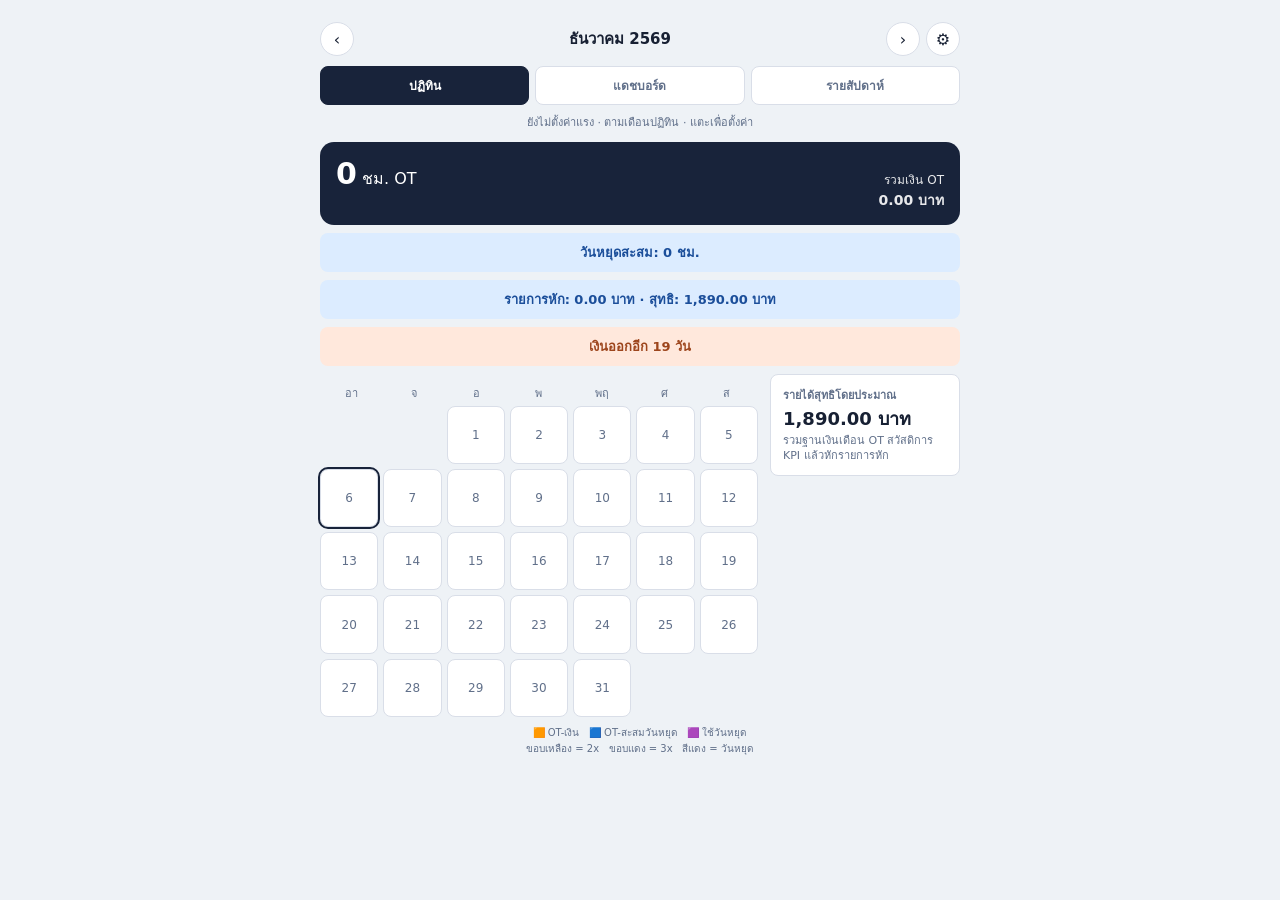
==== ot-calendar-v2.html @ 6f811fc2 "Add files via upload" ====
<!DOCTYPE html>
<html lang="th">
<head>
<meta charset="UTF-8">
<meta name="viewport" content="width=device-width,initial-scale=1">
<title>ปฏิทิน OT V2</title>
<style>
:root{
  --ink:#172033;--muted:#61708a;--line:#d9dee8;--bg:#eef2f6;--panel:#fff;
  --nav:#18233a;--orange:#d98f2b;--blue:#3b6fd1;--purple:#7a4fc7;--red:#d64b45;
  --green:#22865f;--teal:#087a89;--yellow:#f1c40f;
}
*{box-sizing:border-box}
body{margin:0;background:var(--bg);color:var(--ink);font-family:system-ui,-apple-system,BlinkMacSystemFont,"Segoe UI",sans-serif;display:flex;justify-content:center;padding:14px 8px}
button,input,select{font:inherit}
.app{width:100%;max-width:480px}
.top{display:flex;align-items:center;gap:6px;margin-bottom:10px}
.top h1{flex:1;text-align:center;font-size:15px;margin:0;min-width:0}
.icon{width:34px;height:34px;flex:0 0 34px;border-radius:50%;border:1px solid var(--line);background:var(--panel);color:var(--ink);font-size:16px;cursor:pointer;display:grid;place-items:center}
.tabs{display:grid;grid-template-columns:repeat(3,1fr);gap:6px;margin:0 0 10px}
.tabs button{border:1px solid var(--line);background:var(--panel);border-radius:8px;padding:9px 4px;font-size:12px;font-weight:800;color:var(--muted);cursor:pointer}
.tabs button.on{background:var(--nav);border-color:var(--nav);color:#fff}
.mini{font-size:11px;color:var(--muted);text-align:center;margin:0 0 10px;line-height:1.5;cursor:pointer}
.section{display:none}
.section.on{display:block}
.hero{background:var(--nav);color:#fff;border-radius:14px;padding:14px 16px;display:flex;align-items:baseline;gap:12px;margin-bottom:8px}
.hero .big{font-size:30px;font-weight:900}
.hero .side{margin-left:auto;text-align:right;font-size:12px;opacity:.9}
.hero .side b{display:block;font-size:14px}
.strip{background:#dcecff;color:#1b4e9a;border-radius:8px;padding:9px 12px;font-size:13px;text-align:center;margin-bottom:8px;font-weight:800}
.strip.warn{background:#ffe8dc;color:#9d451c}
.weekdays,.grid{display:grid;grid-template-columns:repeat(7,1fr)}
.weekdays{text-align:center;font-size:11px;color:var(--muted);margin:10px 0 4px}
.grid{gap:5px}
.cell{aspect-ratio:1;background:var(--panel);border:1px solid var(--line);border-radius:8px;cursor:pointer;display:flex;flex-direction:column;align-items:center;justify-content:center;position:relative;overflow:hidden}
.cell.empty{visibility:hidden;cursor:default}
.cell .num{font-size:12px;color:var(--muted)}
.cell.money{background:#fbe8cc;border-color:#e9c58f}
.cell.leave{background:#dcecff;border-color:#aecaf1}
.cell.use{background:#e7defa;border-color:#c8b2ef}
.cell.holiday{background:#ffe1df;border-color:#efaaa5}
.cell.today{outline:2px solid var(--nav)}
.cell .badge{font-size:9px;font-weight:900;background:var(--orange);color:#fff;border-radius:6px;padding:1px 4px;margin-top:2px;max-width:94%;white-space:nowrap}
.cell .badge.leave{background:var(--blue)}
.cell .badge.use{background:var(--purple)}
.cell .badge.m2{box-shadow:0 0 0 2px var(--yellow)}
.cell .badge.m3{box-shadow:0 0 0 2px var(--red)}
.cell .holidayMark{position:absolute;top:2px;right:3px;font-size:9px;color:var(--red);font-weight:900}
.legend{text-align:center;color:var(--muted);font-size:10px;line-height:1.6;margin:8px 0 0}
.cards{display:grid;grid-template-columns:repeat(2,minmax(0,1fr));gap:8px;margin-bottom:10px}
.card{background:var(--panel);border:1px solid var(--line);border-radius:8px;padding:11px 12px;min-height:78px}
.card.wide{grid-column:1/-1}
.card .label{font-size:11px;color:var(--muted);font-weight:800;margin-bottom:5px}
.card .value{font-size:18px;font-weight:900;line-height:1.15}
.card .sub{font-size:11px;color:var(--muted);margin-top:5px;line-height:1.35}
.weeklyNav{display:flex;align-items:center;gap:8px;margin-bottom:10px}
.weeklyNav button{width:34px;height:34px;border-radius:50%;border:1px solid var(--line);background:var(--panel);font-weight:900}
.weeklyNav div{flex:1;text-align:center;font-size:13px;font-weight:900}
.summaryList{background:var(--panel);border:1px solid var(--line);border-radius:8px;overflow:hidden;margin-bottom:10px}
.row{display:flex;gap:8px;justify-content:space-between;padding:10px 12px;border-bottom:1px solid #edf0f5;font-size:13px}
.row:last-child{border-bottom:0}
.row b{text-align:right}
.canvasWrap{background:var(--panel);border:1px solid var(--line);border-radius:8px;padding:10px;margin-bottom:10px}
.canvasWrap h3{font-size:13px;margin:0 0 8px}
canvas{width:100%;height:150px;display:block}
.overlay{position:fixed;inset:0;background:rgba(15,23,42,.48);display:none;align-items:flex-end;justify-content:center;z-index:20}
.overlay.show{display:flex}
.sheet{background:var(--panel);width:100%;max-width:480px;border-radius:16px 16px 0 0;padding:18px;max-height:90vh;overflow:auto}
.sheet h2{font-size:16px;margin:0 0 12px}
.group{margin-bottom:11px}
.group label{display:block;font-size:12px;color:var(--muted);font-weight:800;margin-bottom:4px}
.group input{width:100%;border:1px solid var(--line);border-radius:7px;padding:10px;text-align:center;background:#fff}
.choice{display:flex;gap:5px}
.choice label{flex:1;border:1px solid var(--line);border-radius:7px;text-align:center;padding:8px 4px;font-size:12px;color:var(--muted);font-weight:800}
.choice input{width:auto;margin:0 4px 0 0}
.check{display:flex;align-items:center;gap:8px;border:1px solid var(--line);border-radius:7px;padding:10px;color:var(--ink);font-weight:800}
.check input{width:auto}
.preview{text-align:center;font-weight:900;color:var(--orange);margin:8px 0 14px;min-height:22px}
.actions{display:flex;gap:8px;margin-top:8px}
.btn{flex:1;border:0;border-radius:8px;padding:11px 8px;font-size:13px;font-weight:900;cursor:pointer}
.primary{background:var(--nav);color:#fff}
.danger{background:#fbe3df;color:#b5332d}
.soft{background:#e7edf5;color:var(--ink)}
.ghost{width:100%;border:0;background:transparent;color:var(--muted);padding:9px;margin-top:5px;cursor:pointer}
.settingsGrid{display:grid;grid-template-columns:1fr 1fr;gap:10px}
.settingsGrid .group{margin-bottom:0}
.subhead{font-size:13px;font-weight:900;margin:16px 0 8px;border-top:1px solid #edf0f5;padding-top:12px}
.holidayList{margin:8px 0 0}
.holidayItem{display:grid;grid-template-columns:1fr auto auto;gap:6px;align-items:center;border:1px solid var(--line);border-radius:8px;padding:8px;margin-bottom:6px;font-size:12px}
.holidayItem span{min-width:0}
.holidayItem button{border:1px solid var(--line);background:#fff;border-radius:7px;padding:6px 8px;font-size:12px}
.hide{display:none}
@media (min-width:700px){
  body{padding:22px 12px}
  .app,.sheet{max-width:640px}
  .calendarDesk{display:grid;grid-template-columns:minmax(0,1fr) 190px;gap:12px;align-items:start}
  .desktopSide{display:block}
}
@media (max-width:380px){
  body{padding-left:6px;padding-right:6px}
  .top{gap:4px}
  .icon{width:31px;height:31px;flex-basis:31px}
  .tabs button{font-size:11px;padding:8px 2px}
  .hero .big{font-size:27px}
  .settingsGrid{grid-template-columns:1fr}
}
@media print{
  body{background:#fff;display:block;padding:0}
  .top,.tabs,.weekdays,.grid,.legend,.overlay,.mini,.noPrint{display:none!important}
  .app{max-width:none;padding:18px}
  .section{display:block!important}
  .section:not(#dashboardPage){display:none!important}
  .card,.summaryList,.canvasWrap{break-inside:avoid}
}
</style>
</head>
<body>
<main class="app">
  <div class="top">
    <button class="icon" id="prevBtn" title="ก่อนหน้า">‹</button>
    <h1 id="monthLabel"></h1>
    <button class="icon" id="nextBtn" title="ถัดไป">›</button>
    <button class="icon" id="settingsBtn" title="ตั้งค่า">⚙</button>
  </div>
  <div class="tabs noPrint">
    <button id="tabCalendar" class="on">ปฏิทิน</button>
    <button id="tabDashboard">แดชบอร์ด</button>
    <button id="tabWeekly">รายสัปดาห์</button>
  </div>
  <div id="rateInfo" class="mini"></div>

  <section id="calendarPage" class="section on">
    <div class="hero">
      <div><span id="totalHours" class="big">0</span> ชม. OT</div>
      <div class="side">รวมเงิน OT<b id="totalPay">0.00 บาท</b></div>
    </div>
    <div class="strip" id="bankBox">วันหยุดสะสม: 0 ชม.</div>
    <div class="strip" id="deductionBox">รายการหัก: 0.00 บาท · สุทธิ: 0.00 บาท</div>
    <div class="strip warn" id="paydayBox">เงินออกอีก 0 วัน</div>
    <div class="calendarDesk">
      <div>
        <div class="weekdays"><span>อา</span><span>จ</span><span>อ</span><span>พ</span><span>พฤ</span><span>ศ</span><span>ส</span></div>
        <div class="grid" id="calendarGrid"></div>
      </div>
      <div class="desktopSide hide">
        <div class="card">
          <div class="label">รายได้สุทธิโดยประมาณ</div>
          <div class="value" id="sideNet">0.00</div>
          <div class="sub">รวมฐานเงินเดือน OT สวัสดิการ KPI แล้วหักรายการหัก</div>
        </div>
      </div>
    </div>
    <div class="legend">🟧 OT-เงิน &nbsp; 🟦 OT-สะสมวันหยุด &nbsp; 🟪 ใช้วันหยุด<br>ขอบเหลือง = 2x &nbsp; ขอบแดง = 3x &nbsp; สีแดง = วันหยุด</div>
  </section>

  <section id="dashboardPage" class="section">
    <div class="cards">
      <div class="card"><div class="label">OT รอบนี้</div><div class="value" id="dashOt">0 ชม.</div><div class="sub" id="dashOtPay">0.00 บาท</div></div>
      <div class="card"><div class="label">วันหยุดสะสม</div><div class="value" id="dashBank">0 ชม.</div><div class="sub">ชั่วโมงคงเหลือ</div></div>
      <div class="card"><div class="label">KPI</div><div class="value" id="dashKpi">0%</div><div class="sub" id="dashKpiAmt">0.00 บาท</div></div>
      <div class="card"><div class="label">นับถอยหลังเงินออก</div><div class="value" id="dashPayday">0 วัน</div><div class="sub">จนถึงวันเงินออก</div></div>
      <div class="card wide"><div class="label">รายได้สุทธิโดยประมาณ</div><div class="value" id="dashNet">0.00 บาท</div><div class="sub" id="dashNetSub"></div></div>
    </div>
    <div class="canvasWrap"><h3>ชั่วโมง OT รายเดือน</h3><canvas id="hoursChart" width="600" height="220"></canvas></div>
    <div class="canvasWrap"><h3>รายได้รายเดือน</h3><canvas id="incomeChart" width="600" height="220"></canvas></div>
    <div class="actions noPrint"><button class="btn primary" id="pdfBtn">📄 ส่งออก PDF</button></div>
  </section>

  <section id="weeklyPage" class="section">
    <div class="weeklyNav">
      <button id="weekPrev">‹</button>
      <div id="weekLabel"></div>
      <button id="weekNext">›</button>
    </div>
    <div class="summaryList" id="weeklySummary"></div>
  </section>
</main>

<div class="overlay" id="entryOverlay"><div class="sheet">
  <h2 id="entryTitle"></h2>
  <div class="group"><div class="choice">
    <label><input type="radio" name="entryKind" value="ot" checked> ทำ OT</label>
    <label><input type="radio" name="entryKind" value="use"> ใช้วันหยุดสะสม</label>
  </div></div>
  <div id="otFields">
    <div class="group"><label>ชม. OT</label><input type="number" id="entryHours" step="0.1" inputmode="decimal"></div>
    <div class="group"><div class="choice">
      <label><input type="radio" name="multiplier" value="1.5" checked> 1.5x</label>
      <label><input type="radio" name="multiplier" value="2"> 2.0x</label>
      <label><input type="radio" name="multiplier" value="3"> 3.0x</label>
    </div></div>
    <div class="group"><label>รับเป็น</label><div class="choice">
      <label><input type="radio" name="payType" value="money" checked> เงิน</label>
      <label><input type="radio" name="payType" value="leave"> วันหยุด</label>
    </div></div>
  </div>
  <div id="useFields" class="hide">
    <div class="group"><label>ชม. ที่ใช้สิทธิ (มีอยู่ <span id="availableBank">0</span> ชม.)</label><input type="number" id="useHours" step="0.1" inputmode="decimal"></div>
  </div>
  <div class="preview" id="entryPreview"></div>
  <div class="actions"><button class="btn danger" id="deleteEntryBtn">ลบ</button><button class="btn primary" id="saveEntryBtn">บันทึก</button></div>
  <button class="ghost" id="closeEntryBtn">ปิด</button>
</div></div>

<div class="overlay" id="settingsOverlay"><div class="sheet">
  <h2>ตั้งค่า</h2>
  <div class="settingsGrid">
    <div class="group"><label>ค่าแรงปกติ (บาท/ชม.)</label><input type="number" id="setRate" inputmode="decimal"></div>
    <div class="group"><label>วันตัดรอบ (1-31)</label><input type="number" id="setCutoff" min="1" max="31" inputmode="numeric"></div>
    <div class="group"><label>วันเงินออก (1-31)</label><input type="number" id="setPayday" min="1" max="31" inputmode="numeric"></div>
    <div class="group"><label>ยอดวันหยุดสะสม</label><input type="number" id="setBank" step="0.1" inputmode="decimal"></div>
  </div>

  <div class="subhead">รายได้ประจำ</div>
  <div class="settingsGrid">
    <div class="group"><label>เงินเดือน</label><input type="number" id="setSalary" inputmode="decimal"></div>
    <div class="group"><label>ค่าเช่าบ้าน</label><input type="number" id="setHousing" inputmode="decimal"></div>
    <div class="group"><label>เบี้ยขยัน</label><input type="number" id="setDiligence" inputmode="decimal"></div>
    <div class="group"><label>KPI (%)</label><input type="number" id="setKpi" step="0.1" inputmode="decimal"></div>
  </div>
  <div class="group" style="margin-top:10px"><label class="check"><input type="checkbox" id="setDiligenceEnabled"> ได้เบี้ยขยัน</label></div>

  <div class="subhead">สวัสดิการ</div>
  <div class="settingsGrid">
    <div class="group"><label>ค่าเดินทาง (บาท/วัน)</label><input type="number" id="setTransport" inputmode="decimal"></div>
    <div class="group"><label>ค่าอาหาร (บาท/วัน)</label><input type="number" id="setFood" inputmode="decimal"></div>
    <div class="group"><label>ค่าอาหาร OT (บาท/วัน)</label><input type="number" id="setOtFood" inputmode="decimal"></div>
    <div class="group"><label>ค่ากะดึก (บาท/วัน)</label><input type="number" id="setNightRate" inputmode="decimal"></div>
  </div>
  <div class="group" style="margin-top:10px"><label class="check"><input type="checkbox" id="setNightEnabled"> สัปดาห์นี้เข้ากะดึก</label></div>

  <div class="subhead">การลา</div>
  <div class="settingsGrid">
    <div class="group"><label>ลาป่วย</label><input type="number" id="setSick" step="0.5" inputmode="decimal"></div>
    <div class="group"><label>ลากิจ</label><input type="number" id="setPersonal" step="0.5" inputmode="decimal"></div>
    <div class="group"><label>ขาดงาน</label><input type="number" id="setAbsent" step="0.5" inputmode="decimal"></div>
    <div class="group"><label>รางวัลอายุงาน</label><input type="number" id="setServiceAward" inputmode="decimal"></div>
  </div>

  <div class="subhead">รายการหัก</div>
  <div class="settingsGrid">
    <div class="group"><label>ประกันสังคม</label><input type="number" id="setSocial" inputmode="decimal"></div>
    <div class="group"><label>ภาษี</label><input type="number" id="setTax" inputmode="decimal"></div>
    <div class="group"><label>หักอื่นๆ</label><input type="number" id="setOther" inputmode="decimal"></div>
  </div>

  <div class="subhead">จัดการวันหยุด</div>
  <div class="settingsGrid">
    <div class="group"><label>วันที่</label><input type="date" id="holidayDate"></div>
    <div class="group"><label>ชื่อวันหยุด</label><input type="text" id="holidayName"></div>
  </div>
  <div class="actions"><button class="btn soft" id="clearHolidayBtn">ล้างฟอร์ม</button><button class="btn primary" id="saveHolidayBtn">บันทึกวันหยุด</button></div>
  <div class="holidayList" id="holidayList"></div>

  <div class="actions">
    <button class="btn primary" id="exportBtn">📤 สำรองข้อมูล</button>
    <button class="btn primary" id="importBtn">📥 กู้คืนข้อมูล</button>
  </div>
  <input type="file" id="importFile" accept="application/json,.json" class="hide">
  <div class="actions"><button class="btn primary" id="saveSettingsBtn">บันทึก</button></div>
  <button class="ghost" id="closeSettingsBtn">ปิด</button>
</div></div>

<script>
var MN=['มกราคม','กุมภาพันธ์','มีนาคม','เมษายน','พฤษภาคม','มิถุนายน','กรกฎาคม','สิงหาคม','กันยายน','ตุลาคม','พฤศจิกายน','ธันวาคม'];
var MS=['ม.ค.','ก.พ.','มี.ค.','เม.ย.','พ.ค.','มิ.ย.','ก.ค.','ส.ค.','ก.ย.','ต.ค.','พ.ย.','ธ.ค.'];
var today=new Date(), currentPeriod=periodFor(today), currentWeek=weekStart(today), activeKey=null, editingHoliday=-1;

function $(id){return document.getElementById(id)}
function num(v){return Number(v)||0}
function pad(n){return n<10?'0'+n:''+n}
function keyOf(y,m,d){return y+'-'+pad(m+1)+'-'+pad(d)}
function dateKey(dt){return keyOf(dt.getFullYear(),dt.getMonth(),dt.getDate())}
function parseDateKey(k){var p=String(k).split('-');return new Date(num(p[0]),num(p[1])-1,num(p[2]))}
function addDays(d,n){return new Date(d.getFullYear(),d.getMonth(),d.getDate()+n)}
function daysInMonth(y,m){return new Date(y,m+1,0).getDate()}
function money(v){return num(v).toLocaleString('th-TH',{minimumFractionDigits:2,maximumFractionDigits:2})+' บาท'}
function hours(v){return num(v).toLocaleString('th-TH',{maximumFractionDigits:1})}
function getLS(k){return localStorage.getItem(k)}
function setLS(k,v){localStorage.setItem(k,String(v))}
function getNum(k,fb,def){
  var v=getLS(k);
  if((v===null||v==='')&&fb)v=getLS(fb);
  if(v===null||v==='')return num(def);
  return num(v);
}
function getBool(k,def){var v=getLS(k);if(v===null)return !!def;return v==='1'||v==='true'}
function setBool(k,v){setLS(k,v?'1':'0')}
function getCal(){try{return JSON.parse(getLS('ot_cal')||'{}')||{}}catch(e){return {}}}
function setCal(d){localStorage.setItem('ot_cal',JSON.stringify(d||{}))}
function getHolidays(){try{var h=JSON.parse(getLS('holidays')||'[]');return Array.isArray(h)?h:[]}catch(e){return []}}
function setHolidays(h){localStorage.setItem('holidays',JSON.stringify((h||[]).sort(function(a,b){return String(a.date).localeCompare(String(b.date))})))}
function radVal(n){var r=document.getElementsByName(n);for(var i=0;i<r.length;i++)if(r[i].checked)return r[i].value;return null}
function setRad(n,v){var r=document.getElementsByName(n);for(var i=0;i<r.length;i++)r[i].checked=String(r[i].value)===String(v)}
function isHolidayKey(k){return getHolidays().some(function(h){return h.date===k})}
function holidayName(k){var h=getHolidays().find(function(x){return x.date===k});return h?h.name:''}

function settings(){
  return {
    rate:getNum('ot_rate',null,0),
    cutoff:getValidDay(getLS('ot_cutoff')||getLS('cutoff_day')),
    payday:getValidDay(getLS('payday'))||getValidDay(getLS('cutoff_day'))||getValidDay(getLS('ot_cutoff')),
    bankAdj:getNum('ot_bank_adj',null,0),
    salary:getNum('salary',null,0),
    housing:getNum('housing',null,0),
    diligence:getNum('diligence',null,0),
    diligenceEnabled:getBool('diligence_enabled',true),
    kpiPercent:getNum('kpi_percent',null,0),
    transport:getNum('transport_rate',null,30),
    food:getNum('food_rate',null,40),
    otFood:getNum('ot_food_rate',null,0),
    nightRate:getNum('night_shift_rate',null,0),
    nightEnabled:getBool('night_shift_enabled',false),
    sick:getNum('sick_leave',null,0),
    personal:getNum('personal_leave',null,0),
    absent:getNum('absent_days',null,0),
    social:getNum('social_security','ot_ss',0),
    tax:getNum('tax','ot_tax',0),
    other:getNum('other_deduction','ot_other',0),
    serviceAward:getNum('service_award',null,0)
  };
}
function getValidDay(v){v=parseInt(v,10);return (v>=1&&v<=31)?v:0}
function periodFor(ref){
  var s=settings(), cutoff=s.cutoff;
  if(!cutoff){return {start:new Date(ref.getFullYear(),ref.getMonth(),1),end:new Date(ref.getFullYear(),ref.getMonth()+1,0)}}
  var y=ref.getFullYear(),m=ref.getMonth(),d=ref.getDate(),ey=y,em=m;
  if(d>Math.min(cutoff,daysInMonth(y,m))){em++;if(em>11){em=0;ey++}}
  var ed=Math.min(cutoff,daysInMonth(ey,em)), end=new Date(ey,em,ed);
  var pm=em-1,py=ey;if(pm<0){pm=11;py--}
  var pd=Math.min(cutoff,daysInMonth(py,pm));
  return {start:new Date(py,pm,pd+1),end:end};
}
function periodLabel(p){return settings().cutoff?p.start.getDate()+' '+MS[p.start.getMonth()]+' - '+p.end.getDate()+' '+MS[p.end.getMonth()]+' '+(p.end.getFullYear()+543):MN[p.start.getMonth()]+' '+(p.start.getFullYear()+543)}
function weekStart(d){var x=new Date(d.getFullYear(),d.getMonth(),d.getDate());x.setDate(x.getDate()-x.getDay());return x}
function inRangeDate(dt,start,end){return dt>=start&&dt<=end}

function entryContribution(en){
  if(!en)return 0;
  if(en.kind==='ot'&&en.payType==='leave')return num(en.credit);
  if(en.kind==='use')return -num(en.hours);
  return 0;
}
function totalBank(excludeKey){
  var data=getCal(), b=settings().bankAdj;
  Object.keys(data).forEach(function(k){if(k!==excludeKey)b+=entryContribution(data[k])});
  return b;
}
function periodStats(p){
  var data=getCal(), st=settings(), th=0,tp=0,otDays=0,leaveUse=0,byDay={}, start=p.start,end=p.end;
  Object.keys(data).forEach(function(k){
    var dt=parseDateKey(k), en=data[k]; if(!inRangeDate(dt,start,end))return;
    byDay[k]=en;
    if(en.kind==='ot'){th+=num(en.hours);otDays++;if(en.payType==='money')tp+=num(en.total)}
    if(en.kind==='use')leaveUse+=num(en.hours)/8;
  });
  var autoDays=0, cur=new Date(start);
  while(cur<=end){
    var k=dateKey(cur), hasOt=byDay[k]&&byDay[k].kind==='ot';
    if(cur.getDay()!==0 && (!isHolidayKey(k)||hasOt))autoDays++;
    cur=addDays(cur,1);
  }
  var leaveDays=st.sick+st.personal+st.absent+leaveUse;
  var actual=Math.max(0,autoDays-leaveDays);
  var welfare={transport:st.transport*actual,food:st.food*actual,otFood:st.otFood*otDays,night:st.nightEnabled?st.nightRate*actual:0};
  welfare.total=welfare.transport+welfare.food+welfare.otFood+welfare.night;
  var kpi=st.salary*(st.kpiPercent/100);
  var diligence=st.diligenceEnabled?st.diligence:0;
  var base=st.salary+st.housing+diligence+kpi;
  var deductions={social:st.social,tax:st.tax,other:st.other,total:st.social+st.tax+st.other};
  var gross=base+tp+welfare.total;
  return {otHours:th,otPay:tp,otDays:otDays,autoDays:autoDays,leaveDays:leaveDays,actualDays:actual,welfare:welfare,kpi:kpi,diligence:diligence,base:base,gross:gross,deductions:deductions,net:gross-deductions.total};
}
function paydayCountdown(){
  var day=settings().payday||25, now=new Date(today.getFullYear(),today.getMonth(),today.getDate());
  var target=new Date(now.getFullYear(),now.getMonth(),Math.min(day,daysInMonth(now.getFullYear(),now.getMonth())));
  if(target<now){var nm=now.getMonth()+1,ny=now.getFullYear();if(nm>11){nm=0;ny++}target=new Date(ny,nm,Math.min(day,daysInMonth(ny,nm)))}
  return Math.ceil((target-now)/86400000);
}
function monthStats(y,m){
  return periodStats({start:new Date(y,m,1),end:new Date(y,m+1,0)});
}

function showPage(name){
  ['calendar','dashboard','weekly'].forEach(function(p){
    $(p+'Page').classList.toggle('on',p===name);
    $('tab'+p.charAt(0).toUpperCase()+p.slice(1)).classList.toggle('on',p===name);
  });
  renderAll();
}
function renderInfo(){
  var st=settings(), rate=st.rate?('ค่าแรง '+st.rate.toLocaleString('th-TH')+' บาท/ชม.'):'ยังไม่ตั้งค่าแรง';
  var cutoff=st.cutoff?('ตัดรอบวันที่ '+st.cutoff):'ตามเดือนปฏิทิน';
  $('rateInfo').innerText=rate+' · '+cutoff+' · แตะเพื่อตั้งค่า';
}
function renderCalendar(){
  $('monthLabel').innerText=periodLabel(currentPeriod);
  var data=getCal(), grid=$('calendarGrid'); grid.innerHTML='';
  for(var i=0;i<currentPeriod.start.getDay();i++){var blank=document.createElement('div');blank.className='cell empty';grid.appendChild(blank)}
  var cur=new Date(currentPeriod.start), st=periodStats(currentPeriod);
  while(cur<=currentPeriod.end){
    var k=dateKey(cur), en=data[k], cls='', badge='', hname=holidayName(k);
    if(hname)cls+=' holiday';
    if(en&&en.kind==='ot'){
      cls+=' '+(en.payType==='leave'?'leave':'money');
      var multCls=num(en.multiplier)===2?' m2':(num(en.multiplier)===3?' m3':'');
      badge='<span class="badge '+(en.payType==='leave'?'leave ':'')+multCls+'">'+hours(en.hours)+'ชม.</span>';
    }else if(en&&en.kind==='use'){
      cls+=' use'; badge='<span class="badge use">ใช้ '+hours(en.hours)+'h</span>';
    }
    var cell=document.createElement('div');
    cell.className='cell'+cls+(k===dateKey(today)?' today':'');
    cell.title=hname||'';
    cell.innerHTML=(hname?'<span class="holidayMark">หยุด</span>':'')+'<span class="num">'+cur.getDate()+'</span>'+badge;
    cell.onclick=(function(key){return function(){openEntry(key)}})(k);
    grid.appendChild(cell);
    cur=addDays(cur,1);
  }
  $('totalHours').innerText=hours(st.otHours);
  $('totalPay').innerText=money(st.otPay);
  $('bankBox').innerText='วันหยุดสะสม: '+hours(totalBank())+' ชม.';
  $('deductionBox').innerText='รายการหัก: '+money(st.deductions.total)+' · สุทธิ: '+money(st.net);
  $('paydayBox').innerText='เงินออกอีก '+paydayCountdown()+' วัน';
  $('sideNet').innerText=money(st.net);
}
function renderDashboard(){
  var st=periodStats(currentPeriod), s=settings();
  $('dashOt').innerText=hours(st.otHours)+' ชม.';
  $('dashOtPay').innerText=money(st.otPay);
  $('dashBank').innerText=hours(totalBank())+' ชม.';
  $('dashKpi').innerText=hours(s.kpiPercent)+'%';
  $('dashKpiAmt').innerText=money(st.kpi);
  $('dashPayday').innerText=paydayCountdown()+' วัน';
  $('dashNet').innerText=money(st.net);
  $('dashNetSub').innerText='รายได้ประจำ '+money(st.base)+' + OT '+money(st.otPay)+' + สวัสดิการ '+money(st.welfare.total)+' - รายการหัก '+money(st.deductions.total);
  drawCharts();
}
function renderWeekly(){
  var end=addDays(currentWeek,6);
  $('weekLabel').innerText=currentWeek.getDate()+' '+MS[currentWeek.getMonth()]+' - '+end.getDate()+' '+MS[end.getMonth()]+' '+(end.getFullYear()+543);
  var st=periodStats({start:currentWeek,end:end});
  var rows=[
    ['วันทำงานจริง',hours(st.actualDays)+' วัน'],
    ['วันลา/ใช้สิทธิ',hours(st.leaveDays)+' วัน'],
    ['วันที่ทำ OT',st.otDays+' วัน'],
    ['ชั่วโมง OT',hours(st.otHours)+' ชม.'],
    ['รายได้ OT',money(st.otPay)],
    ['ค่าเดินทาง',money(st.welfare.transport)],
    ['ค่าอาหาร',money(st.welfare.food)],
    ['ค่าอาหาร OT',money(st.welfare.otFood)],
    ['ค่ากะดึก',money(st.welfare.night)],
    ['KPI',money(st.kpi)],
    ['เบี้ยขยัน',money(st.diligence)],
    ['ประกันสังคม',money(st.deductions.social)],
    ['ภาษี',money(st.deductions.tax)],
    ['หักอื่นๆ',money(st.deductions.other)],
    ['รายได้สุทธิ',money(st.net)]
  ];
  $('weeklySummary').innerHTML=rows.map(function(r){return '<div class="row"><span>'+r[0]+'</span><b>'+r[1]+'</b></div>'}).join('');
}
function renderHolidayList(){
  var h=getHolidays(), box=$('holidayList');
  box.innerHTML=h.length?h.map(function(x,i){
    return '<div class="holidayItem"><span><b>'+x.date+'</b><br>'+escapeHtml(x.name)+'</span><button data-edit="'+i+'">แก้ไข</button><button data-del="'+i+'">ลบ</button></div>';
  }).join(''):'<div class="mini">ยังไม่มีวันหยุด</div>';
  Array.prototype.forEach.call(box.querySelectorAll('[data-edit]'),function(b){b.onclick=function(){editHoliday(num(b.getAttribute('data-edit')))}});
  Array.prototype.forEach.call(box.querySelectorAll('[data-del]'),function(b){b.onclick=function(){deleteHoliday(num(b.getAttribute('data-del')))}});
}
function renderAll(){renderInfo();renderCalendar();renderDashboard();renderWeekly();renderHolidayList();refreshHistory()}

function drawCharts(){
  var labels=[],hVals=[],iVals=[],base=new Date(currentPeriod.start.getFullYear(),currentPeriod.start.getMonth(),1);
  for(var i=5;i>=0;i--){var d=new Date(base.getFullYear(),base.getMonth()-i,1), st=monthStats(d.getFullYear(),d.getMonth());labels.push(MS[d.getMonth()]);hVals.push(st.otHours);iVals.push(st.net)}
  drawBar($('hoursChart'),labels,hVals,varColor('--blue'),false);
  drawBar($('incomeChart'),labels,iVals,varColor('--green'),true);
}
function varColor(name){return getComputedStyle(document.documentElement).getPropertyValue(name).trim()}
function drawBar(canvas,labels,values,color,isMoney){
  var ctx=canvas.getContext('2d'),w=canvas.width,h=canvas.height;ctx.clearRect(0,0,w,h);
  ctx.fillStyle='#ffffff';ctx.fillRect(0,0,w,h);
  var max=Math.max.apply(null,values.concat([1])),pad=34,bw=(w-pad*2)/values.length*.58,gap=(w-pad*2)/values.length;
  ctx.strokeStyle='#d9dee8';ctx.beginPath();ctx.moveTo(pad,14);ctx.lineTo(pad,h-pad);ctx.lineTo(w-12,h-pad);ctx.stroke();
  ctx.font='22px sans-serif';ctx.textAlign='center';
  values.forEach(function(v,i){
    var x=pad+i*gap+gap/2, bh=(h-pad-20)*(v/max);
    ctx.fillStyle=color;ctx.fillRect(x-bw/2,h-pad-bh,bw,bh);
    ctx.fillStyle='#61708a';ctx.fillText(labels[i],x,h-8);
    ctx.fillText(isMoney?Math.round(v/1000)+'พัน':String(Math.round(v*10)/10),x,h-pad-bh-7);
  });
}

function openEntry(k){
  activeKey=k;
  if(settings().rate<=0){alert('กรุณาตั้งค่าแรงก่อนในเมนูตั้งค่า');openSettings();return}
  var d=parseDateKey(k), W=['อาทิตย์','จันทร์','อังคาร','พุธ','พฤหัสบดี','ศุกร์','เสาร์'];
  $('entryTitle').innerText='วัน'+W[d.getDay()]+' ที่ '+d.getDate()+' '+MN[d.getMonth()]+' '+(d.getFullYear()+543)+(holidayName(k)?' · '+holidayName(k):'');
  var en=getCal()[k], kind=en?en.kind:'ot';
  setRad('entryKind',kind);toggleEntryFields();
  if(en&&en.kind==='ot'){
    $('entryHours').value=en.hours;setRad('multiplier',num(en.multiplier));setRad('payType',en.payType||'money');
  }else{
    $('entryHours').value='';setRad('multiplier',isHolidayKey(k)?3:1.5);setRad('payType','money');
  }
  $('useHours').value=(en&&en.kind==='use')?en.hours:'';
  $('availableBank').innerText=hours(totalBank(k));
  $('deleteEntryBtn').style.display=en?'block':'none';
  previewEntry();
  $('entryOverlay').classList.add('show');
}
function closeEntry(){$('entryOverlay').classList.remove('show');activeKey=null}
function toggleEntryFields(){
  var isOt=radVal('entryKind')==='ot';
  $('otFields').classList.toggle('hide',!isOt);
  $('useFields').classList.toggle('hide',isOt);
}
function previewEntry(){
  if(radVal('entryKind')==='ot'){
    var h=num($('entryHours').value), m=num(radVal('multiplier')), pt=radVal('payType');
    $('entryPreview').innerText=pt==='money'?'= '+money(settings().rate*h*m):'= '+hours(h*m)+' ชม. สะสม';
  }else{
    $('entryPreview').innerText='ใช้ '+hours($('useHours').value)+' ชม.';
  }
}
function saveEntry(){
  var data=getCal(), old=data[activeKey], kind=radVal('entryKind');
  if(kind==='ot'){
    var h=num($('entryHours').value), m=num(radVal('multiplier')), pt=radVal('payType');
    if(h<=0){alert('กรอกจำนวนชั่วโมงให้ถูกต้อง');return}
    data[activeKey]=pt==='money'?{kind:'ot',payType:'money',rate:settings().rate,hours:h,multiplier:m,total:settings().rate*h*m}:{kind:'ot',payType:'leave',hours:h,multiplier:m,credit:h*m};
  }else{
    var uh=num($('useHours').value), avail=totalBank(activeKey);
    if(uh<=0){alert('กรอกจำนวนชั่วโมงให้ถูกต้อง');return}
    if(uh>avail){alert('วันหยุดสะสมไม่พอ (มีอยู่ '+hours(avail)+' ชม.)');return}
    data[activeKey]={kind:'use',hours:uh};
  }
  setCal(data);closeEntry();renderAll();
}
function deleteEntry(){
  if(!confirm('ลบข้อมูลวันนี้?'))return;
  var data=getCal();delete data[activeKey];setCal(data);closeEntry();renderAll();
}

function openSettings(){
  var st=settings();
  $('setRate').value=st.rate||'';$('setCutoff').value=st.cutoff||'';$('setPayday').value=st.payday||'';$('setBank').value=hours(totalBank());
  $('setSalary').value=st.salary||'';$('setHousing').value=st.housing||'';$('setDiligence').value=st.diligence||'';$('setKpi').value=st.kpiPercent||'';
  $('setDiligenceEnabled').checked=st.diligenceEnabled;
  $('setTransport').value=st.transport;$('setFood').value=st.food;$('setOtFood').value=st.otFood||'';$('setNightRate').value=st.nightRate||'';
  $('setNightEnabled').checked=st.nightEnabled;
  $('setSick').value=st.sick||'';$('setPersonal').value=st.personal||'';$('setAbsent').value=st.absent||'';$('setServiceAward').value=st.serviceAward||'';
  $('setSocial').value=st.social||'';$('setTax').value=st.tax||'';$('setOther').value=st.other||'';
  clearHolidayForm();renderHolidayList();$('settingsOverlay').classList.add('show');
}
function closeSettings(){$('settingsOverlay').classList.remove('show')}
function saveSettings(){
  var entriesSum=totalBank()-settings().bankAdj, bankInput=num($('setBank').value);
  setLS('ot_rate',num($('setRate').value));
  var cutoff=getValidDay($('setCutoff').value); if(cutoff){setLS('ot_cutoff',cutoff);setLS('cutoff_day',cutoff)}else{localStorage.removeItem('ot_cutoff');localStorage.removeItem('cutoff_day')}
  var payday=getValidDay($('setPayday').value); if(payday)setLS('payday',payday);else localStorage.removeItem('payday');
  setLS('ot_bank_adj',bankInput-entriesSum);
  setLS('salary',num($('setSalary').value));setLS('housing',num($('setHousing').value));setLS('diligence',num($('setDiligence').value));setBool('diligence_enabled',$('setDiligenceEnabled').checked);
  setLS('kpi_percent',num($('setKpi').value));
  setLS('transport_rate',num($('setTransport').value));setLS('food_rate',num($('setFood').value));setLS('ot_food_rate',num($('setOtFood').value));setLS('night_shift_rate',num($('setNightRate').value));setBool('night_shift_enabled',$('setNightEnabled').checked);
  setLS('sick_leave',num($('setSick').value));setLS('personal_leave',num($('setPersonal').value));setLS('absent_days',num($('setAbsent').value));setLS('service_award',num($('setServiceAward').value));
  setLS('social_security',num($('setSocial').value));setLS('tax',num($('setTax').value));setLS('other_deduction',num($('setOther').value));
  setLS('ot_ss',num($('setSocial').value));setLS('ot_tax',num($('setTax').value));setLS('ot_other',num($('setOther').value));
  closeSettings();currentPeriod=periodFor(today);renderAll();
}
function clearHolidayForm(){editingHoliday=-1;$('holidayDate').value='';$('holidayName').value=''}
function editHoliday(i){var h=getHolidays()[i];if(!h)return;editingHoliday=i;$('holidayDate').value=h.date;$('holidayName').value=h.name}
function saveHoliday(){
  var date=$('holidayDate').value, name=$('holidayName').value.trim();
  if(!/^\d{4}-\d{2}-\d{2}$/.test(date)||!name){alert('กรอกวันและชื่อวันหยุดให้ครบ');return}
  var h=getHolidays();
  if(editingHoliday>=0)h[editingHoliday]={date:date,name:name};else{
    if(h.some(function(x){return x.date===date})){alert('มีวันหยุดวันนี้แล้ว');return}
    h.push({date:date,name:name});
  }
  setHolidays(h);clearHolidayForm();renderHolidayList();renderAll();
}
function deleteHoliday(i){
  if(!confirm('ลบวันหยุดนี้?'))return;
  var h=getHolidays();h.splice(i,1);setHolidays(h);clearHolidayForm();renderAll();
}
function escapeHtml(s){return String(s).replace(/[&<>"']/g,function(c){return {'&':'&amp;','<':'&lt;','>':'&gt;','"':'&quot;',"'":'&#39;'}[c]})}

function exportData(){
  var keys=['ot_cal','ot_rate','ot_cutoff','ot_bank_adj','salary','housing','diligence','diligence_enabled','kpi_percent','transport_rate','food_rate','ot_food_rate','night_shift_rate','night_shift_enabled','sick_leave','personal_leave','absent_days','holidays','social_security','tax','other_deduction','payday','cutoff_day','service_award'];
  var payload={version:2,exported_at:new Date().toISOString(),data:{}};
  keys.forEach(function(k){payload.data[k]=getLS(k)});
  var blob=new Blob([JSON.stringify(payload,null,2)],{type:'application/json'}),url=URL.createObjectURL(blob),a=document.createElement('a');
  a.href=url;a.download='ot-calendar-v2-'+dateKey(today)+'.json';document.body.appendChild(a);a.click();document.body.removeChild(a);URL.revokeObjectURL(url);
}
function validateCal(cal){
  if(!cal||typeof cal!=='object'||Array.isArray(cal))return 'ot_cal ต้องเป็น object';
  for(var k in cal){
    if(!/^\d{4}-\d{2}-\d{2}$/.test(k))return 'พบวันที่ไม่ถูกต้อง: '+k;
    var e=cal[k]; if(!e||typeof e!=='object')return 'ข้อมูลวันที่ '+k+' ไม่ถูกต้อง';
    if(e.kind==='ot'){
      if(num(e.hours)<=0)return 'ชั่วโมง OT ของ '+k+' ไม่ถูกต้อง';
      if(['money','leave'].indexOf(e.payType)<0)return 'ประเภท OT ของ '+k+' ไม่ถูกต้อง';
      if([1.5,2,3].indexOf(num(e.multiplier))<0)return 'เรท OT ของ '+k+' ไม่ถูกต้อง';
    }else if(e.kind==='use'){
      if(num(e.hours)<=0)return 'ชั่วโมงใช้วันหยุดของ '+k+' ไม่ถูกต้อง';
    }else return 'kind ของ '+k+' ไม่ถูกต้อง';
  }
  return '';
}
function validateHolidays(h){
  if(!Array.isArray(h))return 'holidays ต้องเป็น array';
  for(var i=0;i<h.length;i++){
    if(!h[i]||!/^\d{4}-\d{2}-\d{2}$/.test(String(h[i].date))||!String(h[i].name||'').trim())return 'ข้อมูลวันหยุดลำดับ '+(i+1)+' ไม่ถูกต้อง';
  }
  return '';
}
function importFile(ev){
  var f=ev.target.files[0]; if(!f)return;
  var reader=new FileReader();
  reader.onload=function(e){
    try{
      var obj=JSON.parse(e.target.result), incoming={}, cal=null, hol=null;
      if(obj&&obj.version===2&&obj.data){
        incoming=obj.data;
        var required=['ot_cal','ot_rate','ot_cutoff','ot_bank_adj','salary','housing','diligence','kpi_percent','transport_rate','food_rate','ot_food_rate','night_shift_rate','night_shift_enabled','sick_leave','personal_leave','absent_days','holidays','social_security','tax','other_deduction','payday','cutoff_day','service_award'];
        var missing=required.filter(function(k){return !(k in incoming)});
        if(missing.length)throw new Error('ข้อมูลขาดฟิลด์: '+missing.join(', '));
        cal=JSON.parse(incoming.ot_cal||'{}');hol=JSON.parse(incoming.holidays||'[]');
      }
      else if(obj&&obj.cal){cal=obj.cal;incoming={ot_rate:obj.rate,ot_cutoff:obj.cutoff,ot_bank_adj:obj.bankAdj};hol=[]}
      else if(obj&&obj.ot_cal){incoming=obj;cal=obj.ot_cal;hol=obj.holidays||[]}
      else throw new Error('ไม่พบโครงสร้างข้อมูลที่รองรับ');
      var err=validateCal(cal)||validateHolidays(hol); if(err){alert('ไฟล์ไม่ถูกต้อง: '+err);return}
      if(!confirm('นำเข้าข้อมูลจะแทนที่ข้อมูลปัจจุบันทั้งหมด ดำเนินการต่อ?'))return;
      setCal(cal); setHolidays(hol);
      Object.keys(incoming).forEach(function(k){
        if(k==='ot_cal'||k==='holidays'||typeof incoming[k]==='undefined'||incoming[k]===null)return;
        if(['ot_rate','ot_cutoff','ot_bank_adj','salary','housing','diligence','diligence_enabled','kpi_percent','transport_rate','food_rate','ot_food_rate','night_shift_rate','night_shift_enabled','sick_leave','personal_leave','absent_days','social_security','tax','other_deduction','payday','cutoff_day','service_award'].indexOf(k)>=0)setLS(k,incoming[k]);
      });
      if(incoming.social_security!==undefined)setLS('ot_ss',incoming.social_security);
      if(incoming.tax!==undefined)setLS('ot_tax',incoming.tax);
      if(incoming.other_deduction!==undefined)setLS('ot_other',incoming.other_deduction);
      alert('กู้คืนข้อมูลเรียบร้อย');closeSettings();currentPeriod=periodFor(today);renderAll();
    }catch(err){alert('ไฟล์ไม่ถูกต้อง: '+err.message)}
  };
  reader.readAsText(f); ev.target.value='';
}
function refreshHistory(){
  var data=getCal(), months={}, weeks={};
  Object.keys(data).forEach(function(k){
    var d=parseDateKey(k), mk=d.getFullYear()+'-'+pad(d.getMonth()+1), wk=dateKey(weekStart(d));
    months[mk]=monthStats(d.getFullYear(),d.getMonth());
    weeks[wk]=periodStats({start:weekStart(d),end:addDays(weekStart(d),6)});
  });
  localStorage.setItem('monthly_history',JSON.stringify(months));
  localStorage.setItem('weekly_history',JSON.stringify(weeks));
}
function wireInputEvents(root,fn){
  Array.prototype.forEach.call(root.querySelectorAll('input'),function(el){el.addEventListener('input',fn);el.addEventListener('change',fn)});
}

$('prevBtn').onclick=function(){currentPeriod=periodFor(addDays(currentPeriod.start,-1));renderAll()};
$('nextBtn').onclick=function(){currentPeriod=periodFor(addDays(currentPeriod.end,1));renderAll()};
$('settingsBtn').onclick=openSettings;$('rateInfo').onclick=openSettings;
$('tabCalendar').onclick=function(){showPage('calendar')};$('tabDashboard').onclick=function(){showPage('dashboard')};$('tabWeekly').onclick=function(){showPage('weekly')};
$('weekPrev').onclick=function(){currentWeek=addDays(currentWeek,-7);renderAll()};$('weekNext').onclick=function(){currentWeek=addDays(currentWeek,7);renderAll()};
$('closeEntryBtn').onclick=closeEntry;$('saveEntryBtn').onclick=saveEntry;$('deleteEntryBtn').onclick=deleteEntry;$('entryOverlay').onclick=function(e){if(e.target===this)closeEntry()};
$('closeSettingsBtn').onclick=closeSettings;$('saveSettingsBtn').onclick=saveSettings;$('settingsOverlay').onclick=function(e){if(e.target===this)closeSettings()};
$('saveHolidayBtn').onclick=saveHoliday;$('clearHolidayBtn').onclick=clearHolidayForm;$('exportBtn').onclick=exportData;$('importBtn').onclick=function(){$('importFile').click()};$('importFile').onchange=importFile;$('pdfBtn').onclick=function(){window.print()};
Array.prototype.forEach.call(document.getElementsByName('entryKind'),function(el){el.onchange=function(){toggleEntryFields();previewEntry()}});
wireInputEvents($('entryOverlay'),previewEntry);
wireInputEvents($('settingsOverlay'),function(){renderDashboard()});
renderAll();
</script>
</body>
</html>
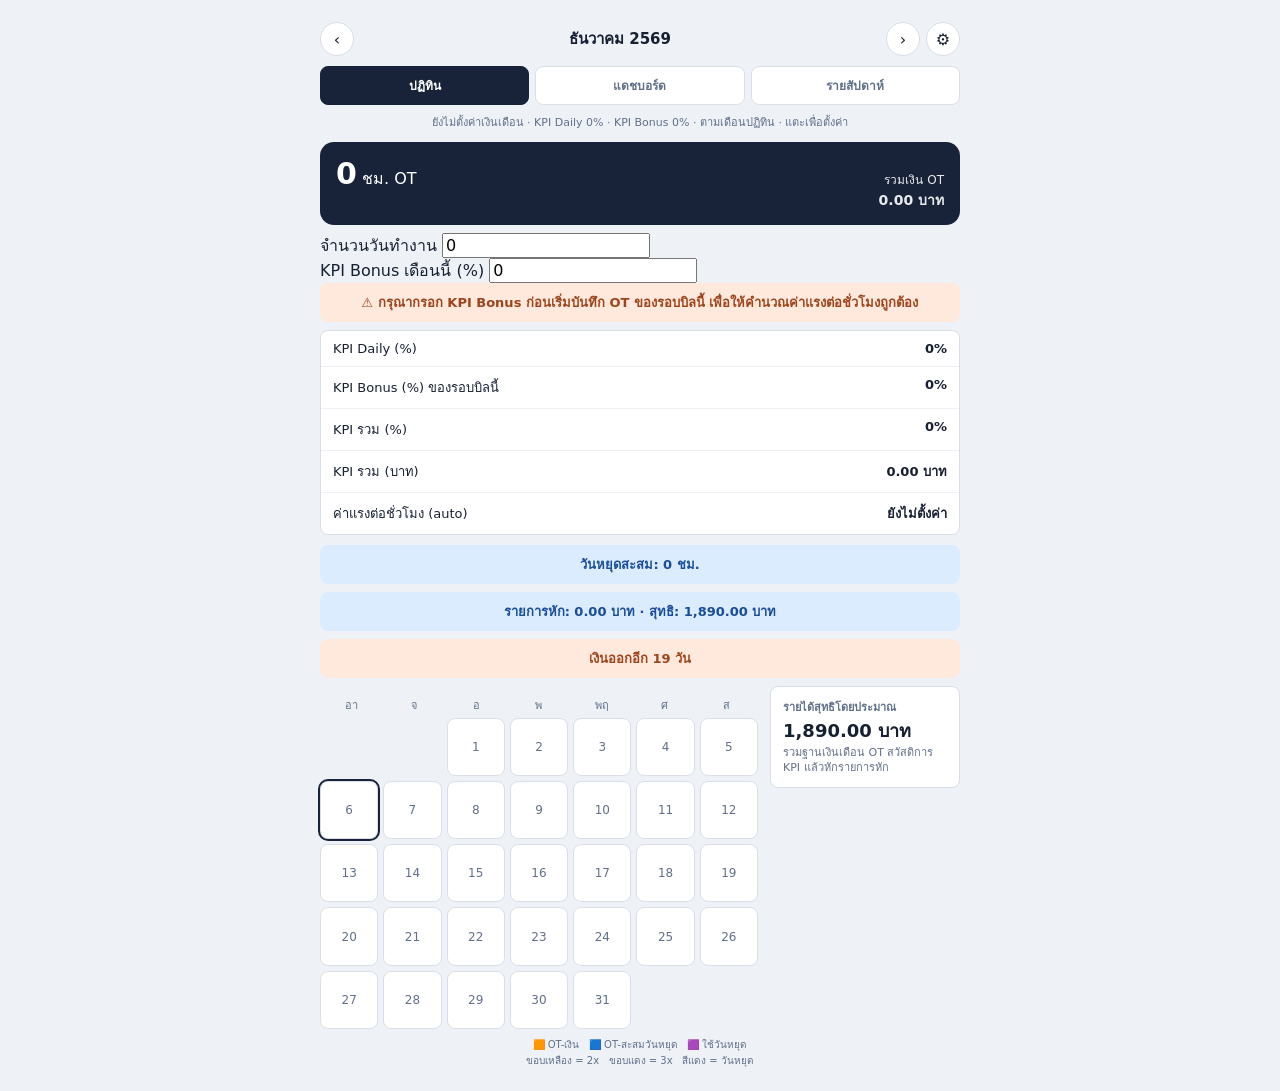
==== commit 5dab0a49: "Deploy ot calendar" ====
--- a/ot-calendar-v2.html
+++ b/ot-calendar-v2.html
@@ -134,6 +134,18 @@
       <div><span id="totalHours" class="big">0</span> ชม. OT</div>
       <div class="side">รวมเงิน OT<b id="totalPay">0.00 บาท</b></div>
     </div>
+    <div class="periodControls noPrint">
+      <div class="periodCard">
+        <label for="sumWorkDays">จำนวนวันทำงาน</label>
+        <input type="number" id="sumWorkDays" step="1" min="0" inputmode="numeric" placeholder="0">
+      </div>
+      <div class="periodCard">
+        <label for="kpiBonusPct">KPI Bonus เดือนนี้ (%)</label>
+        <input type="number" id="kpiBonusPct" step="0.1" inputmode="decimal" placeholder="0">
+      </div>
+    </div>
+    <div class="strip warn hide" id="kpiNotice"></div>
+    <div class="summaryList kpiSummary" id="kpiSummary"></div>
     <div class="strip" id="bankBox">วันหยุดสะสม: 0 ชม.</div>
     <div class="strip" id="deductionBox">รายการหัก: 0.00 บาท · สุทธิ: 0.00 บาท</div>
     <div class="strip warn" id="paydayBox">เงินออกอีก 0 วัน</div>
@@ -205,7 +217,7 @@
 <div class="overlay" id="settingsOverlay"><div class="sheet">
   <h2>ตั้งค่า</h2>
   <div class="settingsGrid">
-    <div class="group"><label>ค่าแรงปกติ (บาท/ชม.)</label><input type="number" id="setRate" inputmode="decimal"></div>
+    <div class="group"><label>เงินเดือน (บาท/เดือน)</label><input type="number" id="setSalary" inputmode="decimal"></div>
     <div class="group"><label>วันตัดรอบ (1-31)</label><input type="number" id="setCutoff" min="1" max="31" inputmode="numeric"></div>
     <div class="group"><label>วันเงินออก (1-31)</label><input type="number" id="setPayday" min="1" max="31" inputmode="numeric"></div>
     <div class="group"><label>ยอดวันหยุดสะสม</label><input type="number" id="setBank" step="0.1" inputmode="decimal"></div>
@@ -213,10 +225,9 @@
 
   <div class="subhead">รายได้ประจำ</div>
   <div class="settingsGrid">
-    <div class="group"><label>เงินเดือน</label><input type="number" id="setSalary" inputmode="decimal"></div>
     <div class="group"><label>ค่าเช่าบ้าน</label><input type="number" id="setHousing" inputmode="decimal"></div>
     <div class="group"><label>เบี้ยขยัน</label><input type="number" id="setDiligence" inputmode="decimal"></div>
-    <div class="group"><label>KPI (%)</label><input type="number" id="setKpi" step="0.1" inputmode="decimal"></div>
+    <div class="group"><label>KPI Daily (%)</label><input type="number" id="setKpi" step="0.1" inputmode="decimal"></div>
   </div>
   <div class="group" style="margin-top:10px"><label class="check"><input type="checkbox" id="setDiligenceEnabled"> ได้เบี้ยขยัน</label></div>
 
@@ -267,7 +278,7 @@
 var today=new Date(), currentPeriod=periodFor(today), currentWeek=weekStart(today), activeKey=null, editingHoliday=-1;
 
 function $(id){return document.getElementById(id)}
-function num(v){return Number(v)||0}
+function num(v){var n=Number(v);return (isNaN(n)||!isFinite(n))?0:n}
 function pad(n){return n<10?'0'+n:''+n}
 function keyOf(y,m,d){return y+'-'+pad(m+1)+'-'+pad(d)}
 function dateKey(dt){return keyOf(dt.getFullYear(),dt.getMonth(),dt.getDate())}
@@ -286,6 +297,12 @@
 }
 function getBool(k,def){var v=getLS(k);if(v===null)return !!def;return v==='1'||v==='true'}
 function setBool(k,v){setLS(k,v?'1':'0')}
+function currentPeriodLabel(){return periodLabel(currentPeriod)}
+function getWorkDays(label){var k='workdays_'+encodeURIComponent(String(label||''));var v=getLS(k);if(v===null||v==='')return 0;return num(v)}
+function saveWorkDays(label,val){var k='workdays_'+encodeURIComponent(String(label||''));setLS(k,num(val))}
+function getKpiBonusPct(label){var k='kpi_bonus_'+encodeURIComponent(String(label||''));var v=getLS(k);if(v===null||v==='')return 0;return num(v)}
+function saveKpiBonusPct(label,val){var k='kpi_bonus_'+encodeURIComponent(String(label||''));setLS(k,num(val))}
+function getLegacyRateWarning(){return getLS('ot_rate')!==null && getLS('ot_salary')===null && getLS('salary')===null}
 function getCal(){try{return JSON.parse(getLS('ot_cal')||'{}')||{}}catch(e){return {}}}
 function setCal(d){localStorage.setItem('ot_cal',JSON.stringify(d||{}))}
 function getHolidays(){try{var h=JSON.parse(getLS('holidays')||'[]');return Array.isArray(h)?h:[]}catch(e){return []}}
@@ -297,11 +314,10 @@
 
 function settings(){
   return {
-    rate:getNum('ot_rate',null,0),
     cutoff:getValidDay(getLS('ot_cutoff')||getLS('cutoff_day')),
     payday:getValidDay(getLS('payday'))||getValidDay(getLS('cutoff_day'))||getValidDay(getLS('ot_cutoff')),
     bankAdj:getNum('ot_bank_adj',null,0),
-    salary:getNum('salary',null,0),
+    salary:getNum('ot_salary','salary',0),
     housing:getNum('housing',null,0),
     diligence:getNum('diligence',null,0),
     diligenceEnabled:getBool('diligence_enabled',true),
@@ -345,6 +361,14 @@
   var data=getCal(), b=settings().bankAdj;
   Object.keys(data).forEach(function(k){if(k!==excludeKey)b+=entryContribution(data[k])});
   return b;
+}
+function getHourlyRate(){
+  var st=settings(), salary=num(st.salary), dailyKpi=num(st.kpiPercent), bonusKpi=num(getKpiBonusPct(currentPeriodLabel()));
+  if(salary<=0)return 0;
+  var totalKpiPct=dailyKpi+bonusKpi;
+  var totalKpiAmount=salary*(totalKpiPct/100);
+  var base=salary+totalKpiAmount;
+  return base/30/8;
 }
 function periodStats(p){
   var data=getCal(), st=settings(), th=0,tp=0,otDays=0,leaveUse=0,byDay={}, start=p.start,end=p.end;
@@ -364,7 +388,9 @@
   var actual=Math.max(0,autoDays-leaveDays);
   var welfare={transport:st.transport*actual,food:st.food*actual,otFood:st.otFood*otDays,night:st.nightEnabled?st.nightRate*actual:0};
   welfare.total=welfare.transport+welfare.food+welfare.otFood+welfare.night;
-  var kpi=st.salary*(st.kpiPercent/100);
+  var bonusKpi=num(getKpiBonusPct(periodLabel(p)));
+  var totalKpiPct=num(st.kpiPercent)+bonusKpi;
+  var kpi=st.salary*(totalKpiPct/100);
   var diligence=st.diligenceEnabled?st.diligence:0;
   var base=st.salary+st.housing+diligence+kpi;
   var deductions={social:st.social,tax:st.tax,other:st.other,total:st.social+st.tax+st.other};
@@ -389,9 +415,30 @@
   renderAll();
 }
 function renderInfo(){
-  var st=settings(), rate=st.rate?('ค่าแรง '+st.rate.toLocaleString('th-TH')+' บาท/ชม.'):'ยังไม่ตั้งค่าแรง';
-  var cutoff=st.cutoff?('ตัดรอบวันที่ '+st.cutoff):'ตามเดือนปฏิทิน';
-  $('rateInfo').innerText=rate+' · '+cutoff+' · แตะเพื่อตั้งค่า';
+  var st=settings(), cutoff=st.cutoff?('ตัดรอบวันที่ '+st.cutoff):'ตามเดือนปฏิทิน';
+  var hourly=getHourlyRate();
+  var bonusPct=getKpiBonusPct(currentPeriodLabel());
+  var rateText=hourly>0?('ค่าแรง '+money(hourly)+' / ชม.'):'ยังไม่ตั้งค่าเงินเดือน';
+  var legacy=getLegacyRateWarning();
+  $('rateInfo').innerText=(legacy?'⚠️ ระบบเปลี่ยนวิธีคำนวณค่าแรง กรุณากรอกเงินเดือนใหม่ในเมนูตั้งค่า · ':'')+rateText+' · KPI Daily '+st.kpiPercent.toLocaleString('th-TH',{maximumFractionDigits:1})+'% · KPI Bonus '+bonusPct.toLocaleString('th-TH',{maximumFractionDigits:1})+'% · '+cutoff+' · แตะเพื่อตั้งค่า';
+}
+function renderPeriodInputs(){
+  var label=currentPeriodLabel();
+  $('sumWorkDays').value=getWorkDays(label);
+  $('kpiBonusPct').value=getKpiBonusPct(label);
+  var bonus=getKpiBonusPct(label);
+  $('kpiNotice').innerText='⚠️ กรุณากรอก KPI Bonus ก่อนเริ่มบันทึก OT ของรอบบิลนี้ เพื่อให้คำนวณค่าแรงต่อชั่วโมงถูกต้อง';
+  $('kpiNotice').classList.toggle('hide',bonus!==0);
+}
+function renderKpiSummary(){
+  var st=settings(), label=currentPeriodLabel(), bonus=getKpiBonusPct(label), daily=num(st.kpiPercent), totalPct=daily+bonus, amount=st.salary*(totalPct/100), hourly=getHourlyRate();
+  $('kpiSummary').innerHTML=[
+    ['KPI Daily (%)',daily.toLocaleString('th-TH',{maximumFractionDigits:1})+'%'],
+    ['KPI Bonus (%) ของรอบบิลนี้',bonus.toLocaleString('th-TH',{maximumFractionDigits:1})+'%'],
+    ['KPI รวม (%)',totalPct.toLocaleString('th-TH',{maximumFractionDigits:1})+'%'],
+    ['KPI รวม (บาท)',money(amount)],
+    ['ค่าแรงต่อชั่วโมง (auto)',hourly>0?money(hourly):'ยังไม่ตั้งค่า']
+  ].map(function(r){return '<div class="row"><span>'+r[0]+'</span><b>'+r[1]+'</b></div>'}).join('');
 }
 function renderCalendar(){
   $('monthLabel').innerText=periodLabel(currentPeriod);
@@ -424,11 +471,11 @@
   $('sideNet').innerText=money(st.net);
 }
 function renderDashboard(){
-  var st=periodStats(currentPeriod), s=settings();
+  var st=periodStats(currentPeriod), s=settings(), label=currentPeriodLabel(), bonus=getKpiBonusPct(label), totalKpiPct=num(s.kpiPercent)+bonus;
   $('dashOt').innerText=hours(st.otHours)+' ชม.';
   $('dashOtPay').innerText=money(st.otPay);
   $('dashBank').innerText=hours(totalBank())+' ชม.';
-  $('dashKpi').innerText=hours(s.kpiPercent)+'%';
+  $('dashKpi').innerText=hours(totalKpiPct)+'%';
   $('dashKpiAmt').innerText=money(st.kpi);
   $('dashPayday').innerText=paydayCountdown()+' วัน';
   $('dashNet').innerText=money(st.net);
@@ -466,7 +513,7 @@
   Array.prototype.forEach.call(box.querySelectorAll('[data-edit]'),function(b){b.onclick=function(){editHoliday(num(b.getAttribute('data-edit')))}});
   Array.prototype.forEach.call(box.querySelectorAll('[data-del]'),function(b){b.onclick=function(){deleteHoliday(num(b.getAttribute('data-del')))}});
 }
-function renderAll(){renderInfo();renderCalendar();renderDashboard();renderWeekly();renderHolidayList();refreshHistory()}
+function renderAll(){renderInfo();renderPeriodInputs();renderKpiSummary();renderCalendar();renderDashboard();renderWeekly();renderHolidayList();refreshHistory()}
 
 function drawCharts(){
   var labels=[],hVals=[],iVals=[],base=new Date(currentPeriod.start.getFullYear(),currentPeriod.start.getMonth(),1);
@@ -491,7 +538,7 @@
 
 function openEntry(k){
   activeKey=k;
-  if(settings().rate<=0){alert('กรุณาตั้งค่าแรงก่อนในเมนูตั้งค่า');openSettings();return}
+  if(num(settings().salary)<=0){alert('กรุณากรอกเงินเดือนก่อนในเมนูตั้งค่า');openSettings();return}
   var d=parseDateKey(k), W=['อาทิตย์','จันทร์','อังคาร','พุธ','พฤหัสบดี','ศุกร์','เสาร์'];
   $('entryTitle').innerText='วัน'+W[d.getDay()]+' ที่ '+d.getDate()+' '+MN[d.getMonth()]+' '+(d.getFullYear()+543)+(holidayName(k)?' · '+holidayName(k):'');
   var en=getCal()[k], kind=en?en.kind:'ot';
@@ -515,8 +562,8 @@
 }
 function previewEntry(){
   if(radVal('entryKind')==='ot'){
-    var h=num($('entryHours').value), m=num(radVal('multiplier')), pt=radVal('payType');
-    $('entryPreview').innerText=pt==='money'?'= '+money(settings().rate*h*m):'= '+hours(h*m)+' ชม. สะสม';
+    var h=num($('entryHours').value), m=num(radVal('multiplier')), pt=radVal('payType'), rate=getHourlyRate();
+    $('entryPreview').innerText=pt==='money'?(rate>0?'= '+money(rate*h*m):'= '+money(0)):'= '+hours(h*m)+' ชม. สะสม';
   }else{
     $('entryPreview').innerText='ใช้ '+hours($('useHours').value)+' ชม.';
   }
@@ -526,7 +573,7 @@
   if(kind==='ot'){
     var h=num($('entryHours').value), m=num(radVal('multiplier')), pt=radVal('payType');
     if(h<=0){alert('กรอกจำนวนชั่วโมงให้ถูกต้อง');return}
-    data[activeKey]=pt==='money'?{kind:'ot',payType:'money',rate:settings().rate,hours:h,multiplier:m,total:settings().rate*h*m}:{kind:'ot',payType:'leave',hours:h,multiplier:m,credit:h*m};
+    data[activeKey]=pt==='money'?{kind:'ot',payType:'money',rate:getHourlyRate(),hours:h,multiplier:m,total:getHourlyRate()*h*m}:{kind:'ot',payType:'leave',hours:h,multiplier:m,credit:h*m};
   }else{
     var uh=num($('useHours').value), avail=totalBank(activeKey);
     if(uh<=0){alert('กรอกจำนวนชั่วโมงให้ถูกต้อง');return}
@@ -542,8 +589,8 @@
 
 function openSettings(){
   var st=settings();
-  $('setRate').value=st.rate||'';$('setCutoff').value=st.cutoff||'';$('setPayday').value=st.payday||'';$('setBank').value=hours(totalBank());
-  $('setSalary').value=st.salary||'';$('setHousing').value=st.housing||'';$('setDiligence').value=st.diligence||'';$('setKpi').value=st.kpiPercent||'';
+  $('setSalary').value=st.salary||'';$('setCutoff').value=st.cutoff||'';$('setPayday').value=st.payday||'';$('setBank').value=hours(totalBank());
+  $('setHousing').value=st.housing||'';$('setDiligence').value=st.diligence||'';$('setKpi').value=st.kpiPercent||'';
   $('setDiligenceEnabled').checked=st.diligenceEnabled;
   $('setTransport').value=st.transport;$('setFood').value=st.food;$('setOtFood').value=st.otFood||'';$('setNightRate').value=st.nightRate||'';
   $('setNightEnabled').checked=st.nightEnabled;
@@ -553,12 +600,11 @@
 }
 function closeSettings(){$('settingsOverlay').classList.remove('show')}
 function saveSettings(){
-  var entriesSum=totalBank()-settings().bankAdj, bankInput=num($('setBank').value);
-  setLS('ot_rate',num($('setRate').value));
+  var entriesSum=totalBank()-settings().bankAdj, bankInput=num($('setBank').value), salary=num($('setSalary').value);
   var cutoff=getValidDay($('setCutoff').value); if(cutoff){setLS('ot_cutoff',cutoff);setLS('cutoff_day',cutoff)}else{localStorage.removeItem('ot_cutoff');localStorage.removeItem('cutoff_day')}
   var payday=getValidDay($('setPayday').value); if(payday)setLS('payday',payday);else localStorage.removeItem('payday');
   setLS('ot_bank_adj',bankInput-entriesSum);
-  setLS('salary',num($('setSalary').value));setLS('housing',num($('setHousing').value));setLS('diligence',num($('setDiligence').value));setBool('diligence_enabled',$('setDiligenceEnabled').checked);
+  setLS('ot_salary',salary);setLS('salary',salary);setLS('housing',num($('setHousing').value));setLS('diligence',num($('setDiligence').value));setBool('diligence_enabled',$('setDiligenceEnabled').checked);
   setLS('kpi_percent',num($('setKpi').value));
   setLS('transport_rate',num($('setTransport').value));setLS('food_rate',num($('setFood').value));setLS('ot_food_rate',num($('setOtFood').value));setLS('night_shift_rate',num($('setNightRate').value));setBool('night_shift_enabled',$('setNightEnabled').checked);
   setLS('sick_leave',num($('setSick').value));setLS('personal_leave',num($('setPersonal').value));setLS('absent_days',num($('setAbsent').value));setLS('service_award',num($('setServiceAward').value));
@@ -585,9 +631,12 @@
 function escapeHtml(s){return String(s).replace(/[&<>"']/g,function(c){return {'&':'&amp;','<':'&lt;','>':'&gt;','"':'&quot;',"'":'&#39;'}[c]})}
 
 function exportData(){
-  var keys=['ot_cal','ot_rate','ot_cutoff','ot_bank_adj','salary','housing','diligence','diligence_enabled','kpi_percent','transport_rate','food_rate','ot_food_rate','night_shift_rate','night_shift_enabled','sick_leave','personal_leave','absent_days','holidays','social_security','tax','other_deduction','payday','cutoff_day','service_award'];
-  var payload={version:2,exported_at:new Date().toISOString(),data:{}};
+  var keys=['ot_cal','ot_rate','ot_salary','ot_cutoff','ot_bank_adj','salary','housing','diligence','diligence_enabled','kpi_percent','transport_rate','food_rate','ot_food_rate','night_shift_rate','night_shift_enabled','sick_leave','personal_leave','absent_days','holidays','social_security','tax','other_deduction','payday','cutoff_day','service_award'];
+  var extraKeys=[];
+  for(var i=0;i<localStorage.length;i++){var key=localStorage.key(i); if(/^kpi_bonus_/.test(key)||/^workdays_/.test(key))extraKeys.push(key)}
+  var payload={version:3,exported_at:new Date().toISOString(),data:{}};
   keys.forEach(function(k){payload.data[k]=getLS(k)});
+  extraKeys.forEach(function(k){payload.data[k]=getLS(k)});
   var blob=new Blob([JSON.stringify(payload,null,2)],{type:'application/json'}),url=URL.createObjectURL(blob),a=document.createElement('a');
   a.href=url;a.download='ot-calendar-v2-'+dateKey(today)+'.json';document.body.appendChild(a);a.click();document.body.removeChild(a);URL.revokeObjectURL(url);
 }
@@ -619,11 +668,8 @@
   reader.onload=function(e){
     try{
       var obj=JSON.parse(e.target.result), incoming={}, cal=null, hol=null;
-      if(obj&&obj.version===2&&obj.data){
+      if(obj&&obj.version>=2&&obj.data){
         incoming=obj.data;
-        var required=['ot_cal','ot_rate','ot_cutoff','ot_bank_adj','salary','housing','diligence','kpi_percent','transport_rate','food_rate','ot_food_rate','night_shift_rate','night_shift_enabled','sick_leave','personal_leave','absent_days','holidays','social_security','tax','other_deduction','payday','cutoff_day','service_award'];
-        var missing=required.filter(function(k){return !(k in incoming)});
-        if(missing.length)throw new Error('ข้อมูลขาดฟิลด์: '+missing.join(', '));
         cal=JSON.parse(incoming.ot_cal||'{}');hol=JSON.parse(incoming.holidays||'[]');
       }
       else if(obj&&obj.cal){cal=obj.cal;incoming={ot_rate:obj.rate,ot_cutoff:obj.cutoff,ot_bank_adj:obj.bankAdj};hol=[]}
@@ -634,7 +680,8 @@
       setCal(cal); setHolidays(hol);
       Object.keys(incoming).forEach(function(k){
         if(k==='ot_cal'||k==='holidays'||typeof incoming[k]==='undefined'||incoming[k]===null)return;
-        if(['ot_rate','ot_cutoff','ot_bank_adj','salary','housing','diligence','diligence_enabled','kpi_percent','transport_rate','food_rate','ot_food_rate','night_shift_rate','night_shift_enabled','sick_leave','personal_leave','absent_days','social_security','tax','other_deduction','payday','cutoff_day','service_award'].indexOf(k)>=0)setLS(k,incoming[k]);
+        if(/^kpi_bonus_/.test(k)||/^workdays_/.test(k))setLS(k,incoming[k]);
+        if(['ot_rate','ot_salary','ot_cutoff','ot_bank_adj','salary','housing','diligence','diligence_enabled','kpi_percent','transport_rate','food_rate','ot_food_rate','night_shift_rate','night_shift_enabled','sick_leave','personal_leave','absent_days','social_security','tax','other_deduction','payday','cutoff_day','service_award'].indexOf(k)>=0)setLS(k,incoming[k]);
       });
       if(incoming.social_security!==undefined)setLS('ot_ss',incoming.social_security);
       if(incoming.tax!==undefined)setLS('ot_tax',incoming.tax);
@@ -656,6 +703,12 @@
 }
 function wireInputEvents(root,fn){
   Array.prototype.forEach.call(root.querySelectorAll('input'),function(el){el.addEventListener('input',fn);el.addEventListener('change',fn)});
+}
+function attachPeriodInputs(){
+  $('sumWorkDays').addEventListener('input',function(){saveWorkDays(currentPeriodLabel(),num($('sumWorkDays').value));renderAll()});
+  $('sumWorkDays').addEventListener('change',function(){saveWorkDays(currentPeriodLabel(),num($('sumWorkDays').value));renderAll()});
+  $('kpiBonusPct').addEventListener('input',function(){saveKpiBonusPct(currentPeriodLabel(),num($('kpiBonusPct').value));renderAll()});
+  $('kpiBonusPct').addEventListener('change',function(){saveKpiBonusPct(currentPeriodLabel(),num($('kpiBonusPct').value));renderAll()});
 }
 
 $('prevBtn').onclick=function(){currentPeriod=periodFor(addDays(currentPeriod.start,-1));renderAll()};
@@ -669,6 +722,7 @@
 Array.prototype.forEach.call(document.getElementsByName('entryKind'),function(el){el.onchange=function(){toggleEntryFields();previewEntry()}});
 wireInputEvents($('entryOverlay'),previewEntry);
 wireInputEvents($('settingsOverlay'),function(){renderDashboard()});
+attachPeriodInputs();
 renderAll();
 </script>
 </body>
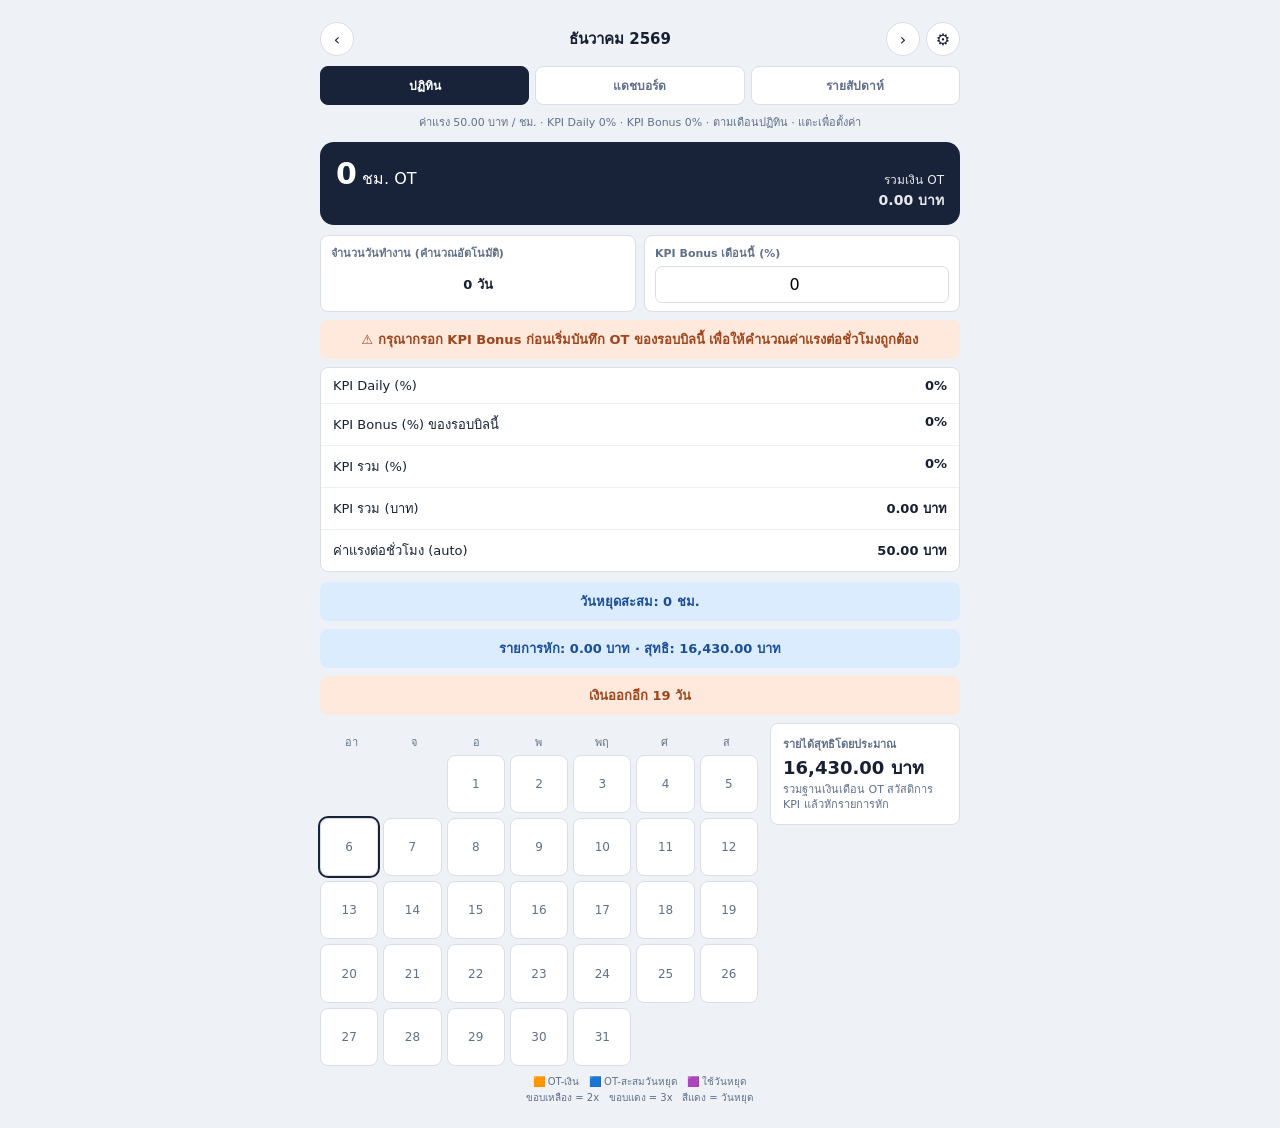
==== commit 4b3fc3bc: "Save changes before reverting to first version" ====
--- a/ot-calendar-v2.html
+++ b/ot-calendar-v2.html
@@ -60,6 +60,13 @@
 .row{display:flex;gap:8px;justify-content:space-between;padding:10px 12px;border-bottom:1px solid #edf0f5;font-size:13px}
 .row:last-child{border-bottom:0}
 .row b{text-align:right}
+.periodControls{display:grid;grid-template-columns:1fr 1fr;gap:8px;margin:10px 0 8px}
+.periodCard{background:var(--panel);border:1px solid var(--line);border-radius:8px;padding:8px 10px}
+.periodCard label{display:block;font-size:11px;color:var(--muted);font-weight:800;margin-bottom:4px}
+.periodCard input{width:100%;border:1px solid var(--line);border-radius:7px;padding:8px 9px;text-align:center;background:#fff}
+.kpiSummary{margin:8px 0 10px}
+.kpiSummary .row{padding:10px 12px}
+#kpiNotice{margin:8px 0 0}
 .canvasWrap{background:var(--panel);border:1px solid var(--line);border-radius:8px;padding:10px;margin-bottom:10px}
 .canvasWrap h3{font-size:13px;margin:0 0 8px}
 canvas{width:100%;height:150px;display:block}
@@ -136,8 +143,8 @@
     </div>
     <div class="periodControls noPrint">
       <div class="periodCard">
-        <label for="sumWorkDays">จำนวนวันทำงาน</label>
-        <input type="number" id="sumWorkDays" step="1" min="0" inputmode="numeric" placeholder="0">
+        <label>จำนวนวันทำงาน (คำนวณอัตโนมัติ)</label>
+        <div id="sumWorkDays" style="font-size:13px;font-weight:800;color:var(--ink);padding:8px 0;text-align:center">0 วัน</div>
       </div>
       <div class="periodCard">
         <label for="kpiBonusPct">KPI Bonus เดือนนี้ (%)</label>
@@ -229,6 +236,18 @@
     <div class="group"><label>เบี้ยขยัน</label><input type="number" id="setDiligence" inputmode="decimal"></div>
     <div class="group"><label>KPI Daily (%)</label><input type="number" id="setKpi" step="0.1" inputmode="decimal"></div>
   </div>
+  <div class="periodControls">
+    <div class="periodCard">
+      <label>จำนวนวันทำงาน (คำนวณอัตโนมัติ)</label>
+      <div id="sumWorkDays" style="font-size:13px;font-weight:800;color:var(--ink);padding:8px 0;text-align:center">0 วัน</div>
+    </div>
+    <div class="periodCard">
+      <label for="kpiBonusPct">KPI Bonus เดือนนี้ (%)</label>
+      <input type="number" id="kpiBonusPct" step="0.1" inputmode="decimal" placeholder="0">
+    </div>
+  </div>
+  <div class="strip warn" id="kpiNotice"></div>
+  <div class="summaryList kpiSummary" id="kpiSummary"></div>
   <div class="group" style="margin-top:10px"><label class="check"><input type="checkbox" id="setDiligenceEnabled"> ได้เบี้ยขยัน</label></div>
 
   <div class="subhead">สวัสดิการ</div>
@@ -297,6 +316,19 @@
 }
 function getBool(k,def){var v=getLS(k);if(v===null)return !!def;return v==='1'||v==='true'}
 function setBool(k,v){setLS(k,v?'1':'0')}
+function ensureDefaultSettings(){
+  var defaults={
+    ot_salary:'12000',
+    salary:'12000',
+    housing:'1000',
+    diligence:'1000',
+    transport_rate:'50',
+    food_rate:'40',
+    ot_food_rate:'50',
+    night_shift_rate:'50'
+  };
+  Object.keys(defaults).forEach(function(k){if(getLS(k)===null)setLS(k,defaults[k])});
+}
 function currentPeriodLabel(){return periodLabel(currentPeriod)}
 function getWorkDays(label){var k='workdays_'+encodeURIComponent(String(label||''));var v=getLS(k);if(v===null||v==='')return 0;return num(v)}
 function saveWorkDays(label,val){var k='workdays_'+encodeURIComponent(String(label||''));setLS(k,num(val))}
@@ -424,7 +456,7 @@
 }
 function renderPeriodInputs(){
   var label=currentPeriodLabel();
-  $('sumWorkDays').value=getWorkDays(label);
+  $('sumWorkDays').innerText=getWorkDays(label)+' วัน';
   $('kpiBonusPct').value=getKpiBonusPct(label);
   var bonus=getKpiBonusPct(label);
   $('kpiNotice').innerText='⚠️ กรุณากรอก KPI Bonus ก่อนเริ่มบันทึก OT ของรอบบิลนี้ เพื่อให้คำนวณค่าแรงต่อชั่วโมงถูกต้อง';
@@ -723,6 +755,7 @@
 wireInputEvents($('entryOverlay'),previewEntry);
 wireInputEvents($('settingsOverlay'),function(){renderDashboard()});
 attachPeriodInputs();
+ensureDefaultSettings();
 renderAll();
 </script>
 </body>
